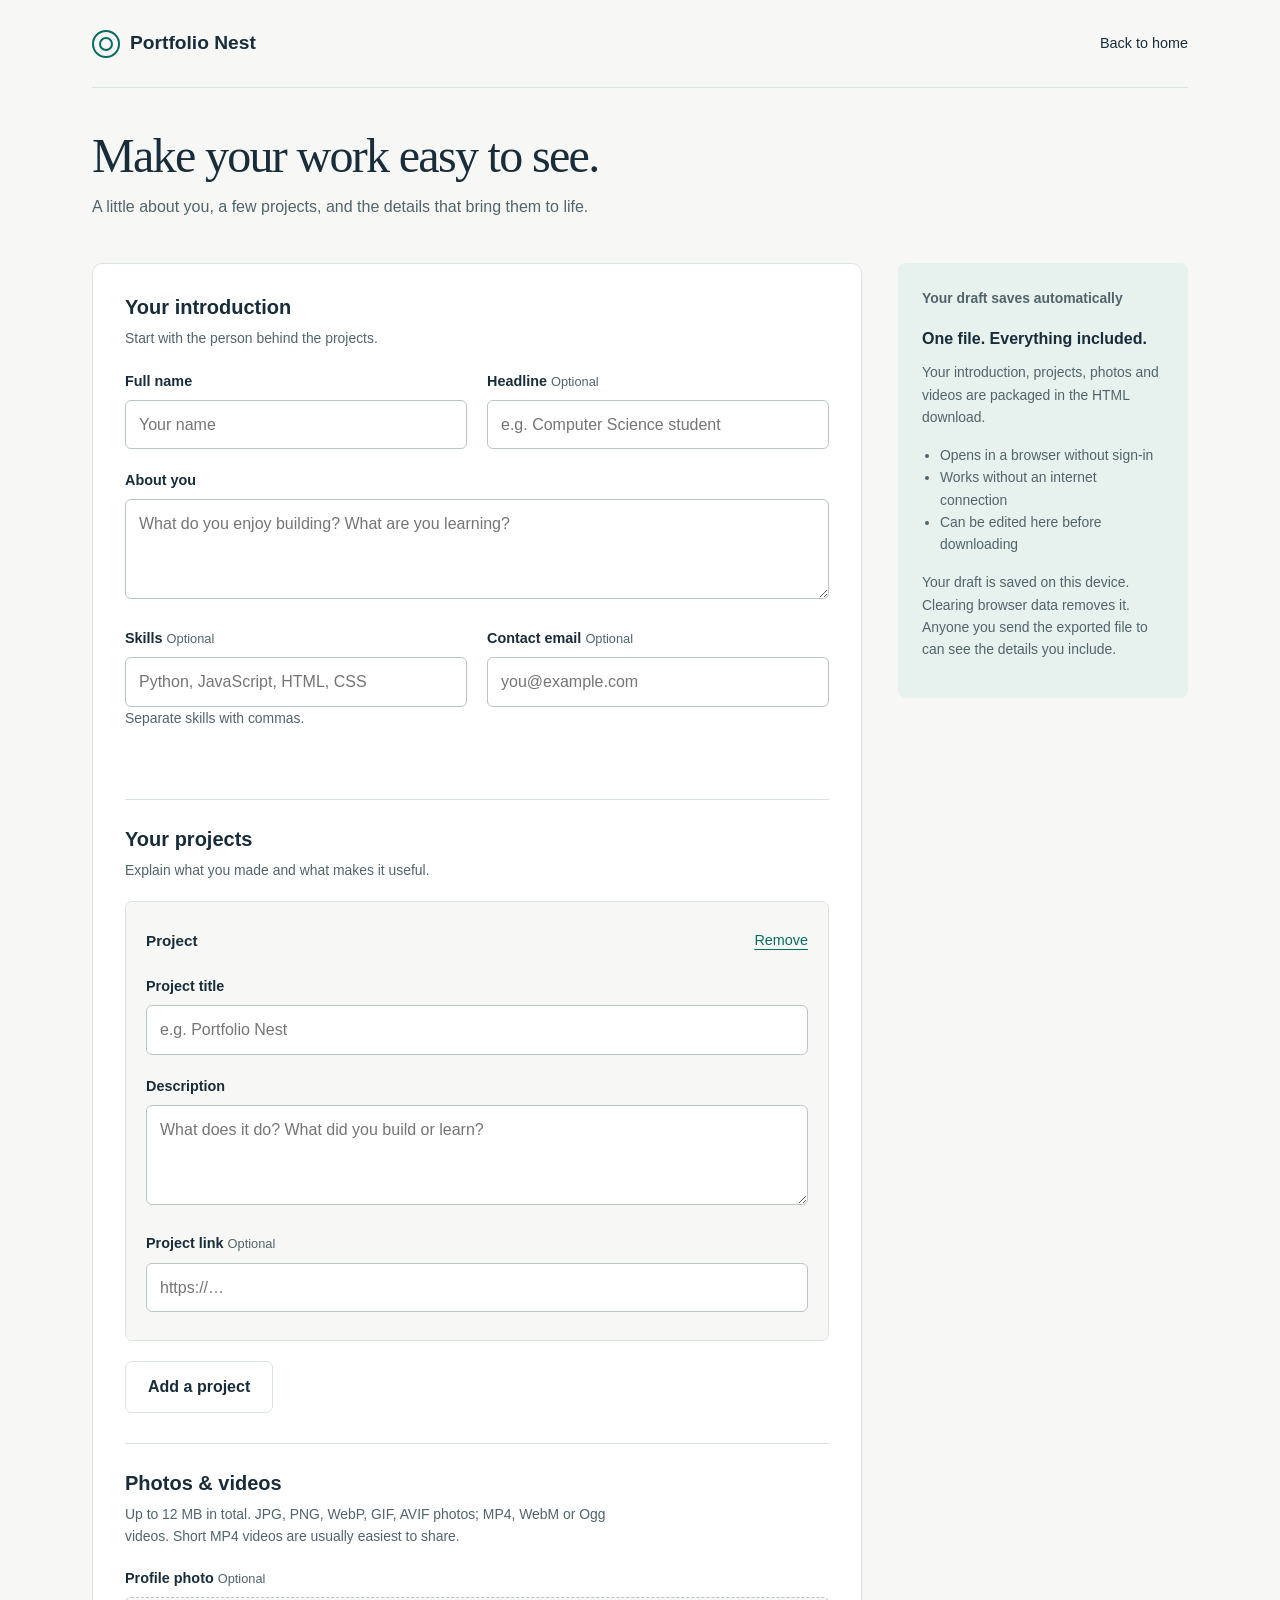
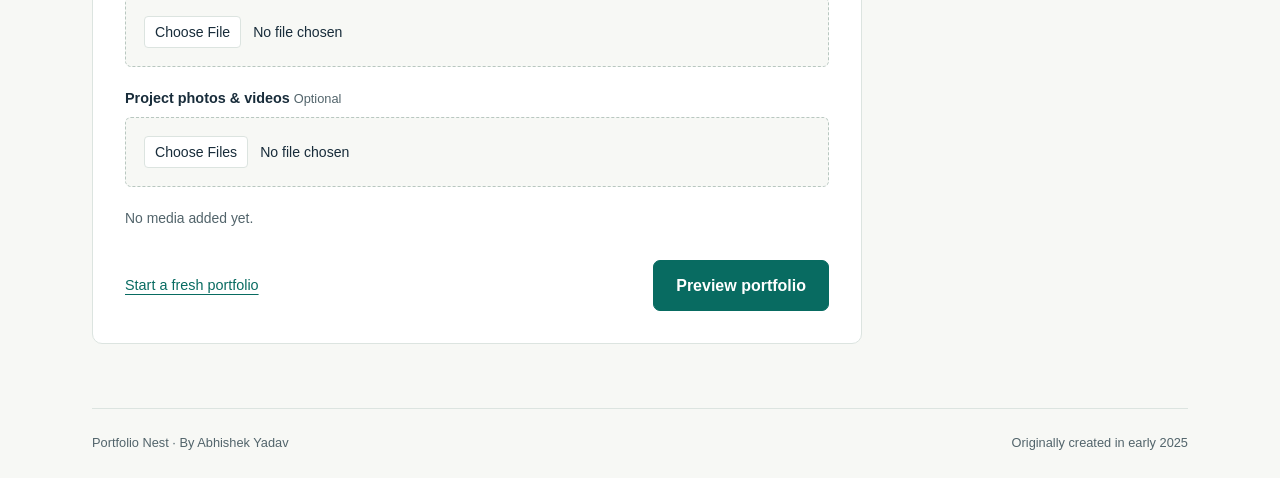
==== builder.html @ 836e4f4b "Publish Portfolio Nest with portable HTML exports Refresh the original early-2025 university project" ====
<!DOCTYPE html><html lang="en"><head><meta charset="UTF-8"><meta name="viewport" content="width=device-width,initial-scale=1"><title>Build your portfolio — Portfolio Nest</title><link rel="stylesheet" href="styles.css"><script defer src="core.js"></script><script defer src="storage.js"></script><script defer src="builder.js"></script></head>
<body><div class="shell"><nav class="nav" aria-label="Main navigation"><a class="brand" href="index.html"><span class="brand-mark" aria-hidden="true"></span>Portfolio Nest</a><div class="nav-links"><a href="index.html">Back to home</a></div></nav>
<main><header class="builder-heading"><h1>Make your work easy to see.</h1><p>A little about you, a few projects, and the details that bring them to life.</p></header><div class="builder-layout">
<form id="portfolioForm" class="form-panel"><div id="message" class="notice" role="alert" hidden></div>
<section class="form-section"><h2>Your introduction</h2><p class="help">Start with the person behind the projects.</p><div class="field-row"><div class="field"><label for="name">Full name</label><input id="name" name="name" autocomplete="name" maxlength="100" required placeholder="Your name"></div><div class="field"><label for="headline">Headline <span class="optional">Optional</span></label><input id="headline" name="headline" maxlength="180" placeholder="e.g. Computer Science student"></div></div><div class="field"><label for="bio">About you</label><textarea id="bio" name="bio" maxlength="3000" required placeholder="What do you enjoy building? What are you learning?"></textarea></div><div class="field-row"><div class="field"><label for="skills">Skills <span class="optional">Optional</span></label><input id="skills" name="skills" maxlength="500" placeholder="Python, JavaScript, HTML, CSS"><p class="help">Separate skills with commas.</p></div><div class="field"><label for="email">Contact email <span class="optional">Optional</span></label><input type="email" id="email" name="email" autocomplete="email" maxlength="254" placeholder="you@example.com"></div></div></section>
<section class="form-section"><h2>Your projects</h2><p class="help">Explain what you made and what makes it useful.</p><div id="projects"></div><button id="add-project" type="button" class="btn secondary">Add a project</button></section>
<section class="form-section"><h2>Photos & videos</h2><p class="help" id="media-help">Up to 12 MB in total. JPG, PNG, WebP, GIF, AVIF photos; MP4, WebM or Ogg videos. Short MP4 videos are usually easiest to share.</p><div class="field"><label for="photo">Profile photo <span class="optional">Optional</span></label><input id="photo" type="file" accept="image/jpeg,image/png,image/webp,image/gif,image/avif" aria-describedby="media-help"><ul id="photo-list" class="media-list"></ul></div><div class="field"><label for="projectMedia">Project photos & videos <span class="optional">Optional</span></label><input id="projectMedia" type="file" accept="image/jpeg,image/png,image/webp,image/gif,image/avif,video/mp4,video/webm,video/ogg" multiple aria-describedby="media-help"><ul id="media-list" class="media-list"></ul></div><p id="media-size" class="help">No media added yet.</p></section>
<div class="form-actions"><button id="reset" type="button" class="text-btn">Start a fresh portfolio</button><button id="preview-button" type="submit" class="btn">Preview portfolio</button></div></form>
<aside class="aside"><p id="save-status" class="save-status" role="status" aria-live="polite">Loading your draft…</p><h2>One file. Everything included.</h2><p>Your introduction, projects, photos and videos are packaged in the HTML download.</p><ul><li>Opens in a browser without sign-in</li><li>Works without an internet connection</li><li>Can be edited here before downloading</li></ul><p class="help-secondary">Your draft is saved on this device. Clearing browser data removes it. Anyone you send the exported file to can see the details you include.</p></aside>
</div></main><footer class="site-footer"><span>Portfolio Nest · By Abhishek Yadav</span><span>Originally created in early 2025</span></footer></div></body></html>
---- styles.css ----
:root{--paper:#f7f8f5;--ink:#182c3a;--muted:#52646b;--teal:#086b61;--line:#dce4e0;--soft:#e7f1ed;--white:#fff}*{box-sizing:border-box}html{scroll-behavior:smooth}body{margin:0;color:var(--ink);background:var(--paper);font-family:Arial,Helvetica,sans-serif;line-height:1.6}a{color:var(--teal);text-underline-offset:4px}button,input,textarea{font:inherit}button,a,input,textarea{ -webkit-tap-highlight-color:transparent}button{cursor:pointer}a:focus-visible,button:focus-visible,input:focus-visible,textarea:focus-visible{outline:3px solid #0a8277;outline-offset:4px}button:disabled{cursor:wait;opacity:.65}h1,h2,h3,p{margin-top:0}p{max-width:67ch}h1,h2{font-family:Georgia,'Times New Roman',serif;font-weight:400;letter-spacing:-.035em}h1{font-size:clamp(2.8rem,5.5vw,4.5rem);line-height:1.08;margin-bottom:24px}h2{font-size:2.5rem;line-height:1.15}h3{font-size:1.1rem}.shell{max-width:1160px;margin:auto;padding:0 32px}.nav{min-height:88px;display:flex;align-items:center;justify-content:space-between;gap:16px;border-bottom:1px solid var(--line)}.brand{font-size:1.2rem;color:var(--ink);text-decoration:none;font-weight:700;display:flex;align-items:center;gap:10px}.brand-mark{width:28px;height:28px;border:2px solid var(--teal);border-radius:50%;display:grid;place-items:center}.brand-mark:after{content:'';height:10px;width:10px;border:2px solid var(--teal);border-radius:50%}.nav-links{display:flex;gap:28px;align-items:center}.nav-links a{font-size:.9rem;color:var(--ink);text-decoration:none}.btn{display:inline-flex;justify-content:center;align-items:center;padding:12px 22px;border-radius:7px;background:var(--teal);border:1px solid var(--teal);color:var(--white);font-weight:600;text-decoration:none;min-height:48px}.btn:hover{background:#07584f;border-color:#07584f}.btn.secondary{background:var(--white);color:var(--ink);border-color:var(--line)}.btn.secondary:hover{background:var(--soft)}.text-btn{border:0;background:transparent;color:var(--teal);padding:7px 0;text-decoration:underline;text-underline-offset:4px;font-size:.9rem}.hero{display:grid;grid-template-columns:1fr 1fr;gap:60px;align-items:center;padding:78px 0 88px}.hero-copy>p{font-size:1.08rem;color:var(--muted);margin-bottom:30px}.hero-actions{display:flex;flex-wrap:wrap;gap:12px}.hero-note{font-size:.85rem!important;margin:20px 0 0!important}.folio-demo{background:white;box-shadow:0 20px 60px #182c3a12;border:1px solid var(--line);border-top:6px solid var(--teal);border-radius:3px;padding:30px;transform:rotate(2deg);position:relative}.demo-top{display:flex;align-items:center;gap:16px;border-bottom:1px solid var(--line);padding-bottom:20px}.demo-avatar{width:60px;height:60px;border-radius:50%;background:var(--soft);color:var(--teal);display:grid;place-items:center;font-size:21px;font-weight:700}.folio-demo h3{font-family:Georgia,serif;font-size:1.65rem;font-weight:400;margin:0}.demo-top p{font-size:.85rem;color:var(--muted);margin:3px 0}.demo-intro{font-size:.87rem;color:var(--muted);margin:24px 0}.demo-projects{display:grid;grid-template-columns:1fr 1fr;gap:14px}.demo-project{background:var(--paper);border:1px solid var(--line);border-radius:6px;padding:16px;font-size:.85rem}.demo-project strong{display:block;margin-bottom:14px}.demo-graphic{height:92px;display:flex;gap:8px;align-items:end;padding:14px;background:var(--soft);border-radius:4px}.demo-graphic i{display:block;flex:1;background:#42887b;border-radius:3px 3px 0 0}.demo-graphic i:nth-child(1){height:40%}.demo-graphic i:nth-child(2){height:70%}.demo-graphic i:nth-child(3){height:55%}.demo-graphic i:nth-child(4){height:90%}.demo-video{height:92px;background:#203b46;border-radius:4px;display:grid;place-items:center;color:#fff;font-size:26px}.file-strip{display:flex;gap:12px;justify-content:space-between;align-items:center;font-size:.8rem;padding-top:22px;color:var(--muted)}.file-name{font-weight:700;color:var(--teal)}.how{padding:60px 0;border-top:1px solid var(--line)}.how-head{display:flex;justify-content:space-between;align-items:start;gap:36px;margin-bottom:32px}.how-head h2{max-width:450px}.how-head p{max-width:380px;color:var(--muted)}.steps{display:grid;grid-template-columns:repeat(3,1fr);gap:36px}.step{border-top:2px solid var(--line);padding-top:22px}.step span{color:var(--teal);font-size:.9rem}.step h3{margin:10px 0}.step p{font-size:.95rem;color:var(--muted)}.share-panel{display:flex;justify-content:space-between;gap:40px;background:var(--soft);border-radius:10px;padding:36px;margin:16px 0 60px}.share-panel h2{font-size:1.9rem;margin-bottom:12px}.share-panel p{margin:0;color:var(--muted)}.site-footer{display:flex;justify-content:space-between;gap:20px;border-top:1px solid var(--line);padding:24px 0;font-size:.8rem;color:var(--muted)}.builder-heading{padding:42px 0 20px}.builder-heading h1{font-size:3rem;margin-bottom:12px}.builder-heading p{color:var(--muted);margin:0}.builder-layout{display:grid;grid-template-columns:minmax(0,1fr) 290px;gap:36px;align-items:start;margin:24px 0 64px}.form-panel{background:#fff;border:1px solid var(--line);border-radius:10px;padding:32px}.form-section+.form-section{border-top:1px solid var(--line);margin-top:30px;padding-top:28px}.form-section h2{font-family:Arial,sans-serif;font-size:1.25rem;font-weight:700;letter-spacing:0;margin-bottom:8px}.help{color:var(--muted);font-size:.87rem;margin-bottom:20px}.field{margin-bottom:20px}.field label{font-size:.9rem;font-weight:600;display:block;margin-bottom:7px}.optional{color:var(--muted);font-weight:400;font-size:.8rem}input:not([type=file]),textarea{width:100%;padding:11px 13px;border:1px solid #b8c7c0;border-radius:6px;background:#fff;color:var(--ink)}textarea{resize:vertical;min-height:100px}input[type=file]{width:100%;font-size:.88rem;border:1px dashed #b8c7c0;background:var(--paper);padding:18px;border-radius:6px}input[type=file]::file-selector-button{padding:7px 10px;background:#fff;border:1px solid var(--line);border-radius:4px;color:var(--ink);margin-right:12px}.field-row{display:grid;grid-template-columns:1fr 1fr;gap:20px}.project-editor{padding:20px;background:var(--paper);border:1px solid var(--line);border-radius:7px;margin:20px 0}.project-editor .field:last-of-type{margin-bottom:8px}.project-heading{display:flex;justify-content:space-between;align-items:center;margin-bottom:16px}.project-heading h3{margin:0;font-size:.95rem}.media-list{padding:0;list-style:none}.media-list li{display:flex;gap:12px;justify-content:space-between;align-items:center;padding:10px 0;border-bottom:1px solid var(--line);font-size:.87rem}.media-list span{overflow-wrap:anywhere}.form-actions{display:flex;justify-content:space-between;gap:16px;align-items:center;margin-top:30px}.aside{position:sticky;top:24px;padding:24px;background:var(--soft);border-radius:8px}.aside h2{font-family:Arial,sans-serif;font-size:1rem;letter-spacing:0;font-weight:700}.aside p,.aside li{font-size:.87rem;color:var(--muted)}.aside ul{padding-left:18px}.save-status{font-size:.84rem;font-weight:600;min-height:1.6em;color:var(--teal);margin-bottom:20px}.notice{font-size:.88rem;padding:12px 16px;background:#e7f1ed;border-radius:6px;margin:16px 0}.notice.error{color:#852f2a;background:#fff0ed;border:1px solid #e8b7b0}.notice[hidden]{display:none}.preview-toolbar{background:#fff;border-bottom:1px solid var(--line)}.preview-toolbar .shell{padding-top:18px;padding-bottom:18px;display:flex;gap:20px;justify-content:space-between;align-items:center}.toolbar-actions{display:flex;gap:12px;align-items:center}.preview-note{font-size:.87rem;color:var(--muted);margin:20px auto;text-align:center;padding:0 20px}.empty-state{text-align:center;max-width:600px;margin:80px auto;padding:30px}.empty-state h1{font-size:2.6rem}.empty-state p{color:var(--muted)}.preview-body{background:#edf2ef}.preview-body #portfolio-host{padding-bottom:32px} @media(max-width:850px){.hero{gap:30px}.builder-layout{grid-template-columns:1fr}.aside{position:static;order:-1}.aside ul,.aside .help-secondary{display:none}.aside{padding:18px 22px}.save-status{margin-bottom:6px}.builder-heading{padding-top:30px}} @media(max-width:640px){.shell{padding:0 20px}.nav{min-height:76px}.nav-links{gap:16px}.nav-links .desktop-link{display:none}.hero{grid-template-columns:1fr;padding:42px 0 52px;gap:38px}.hero h1{font-size:3rem;max-width:10ch}.folio-demo{transform:none;padding:22px}.how{padding:40px 0}.how-head{display:block}.how h2{font-size:2rem}.steps{grid-template-columns:1fr;gap:12px}.share-panel{display:block;padding:25px;margin-bottom:36px}.share-panel .btn{margin-top:22px}.site-footer{display:block}.site-footer span{display:block;margin-bottom:4px}.builder-heading h1{font-size:2.4rem}.form-panel{padding:22px}.field-row{grid-template-columns:1fr;gap:0}.form-actions{align-items:stretch;flex-direction:column-reverse}.preview-toolbar .shell{align-items:flex-start;flex-direction:column}.toolbar-actions{width:100%}.toolbar-actions .btn{flex:1;font-size:.87rem;padding:10px}.preview-body #portfolio-host{padding-bottom:0}.file-strip{font-size:.73rem}}@media(prefers-reduced-motion:reduce){html{scroll-behavior:auto}}
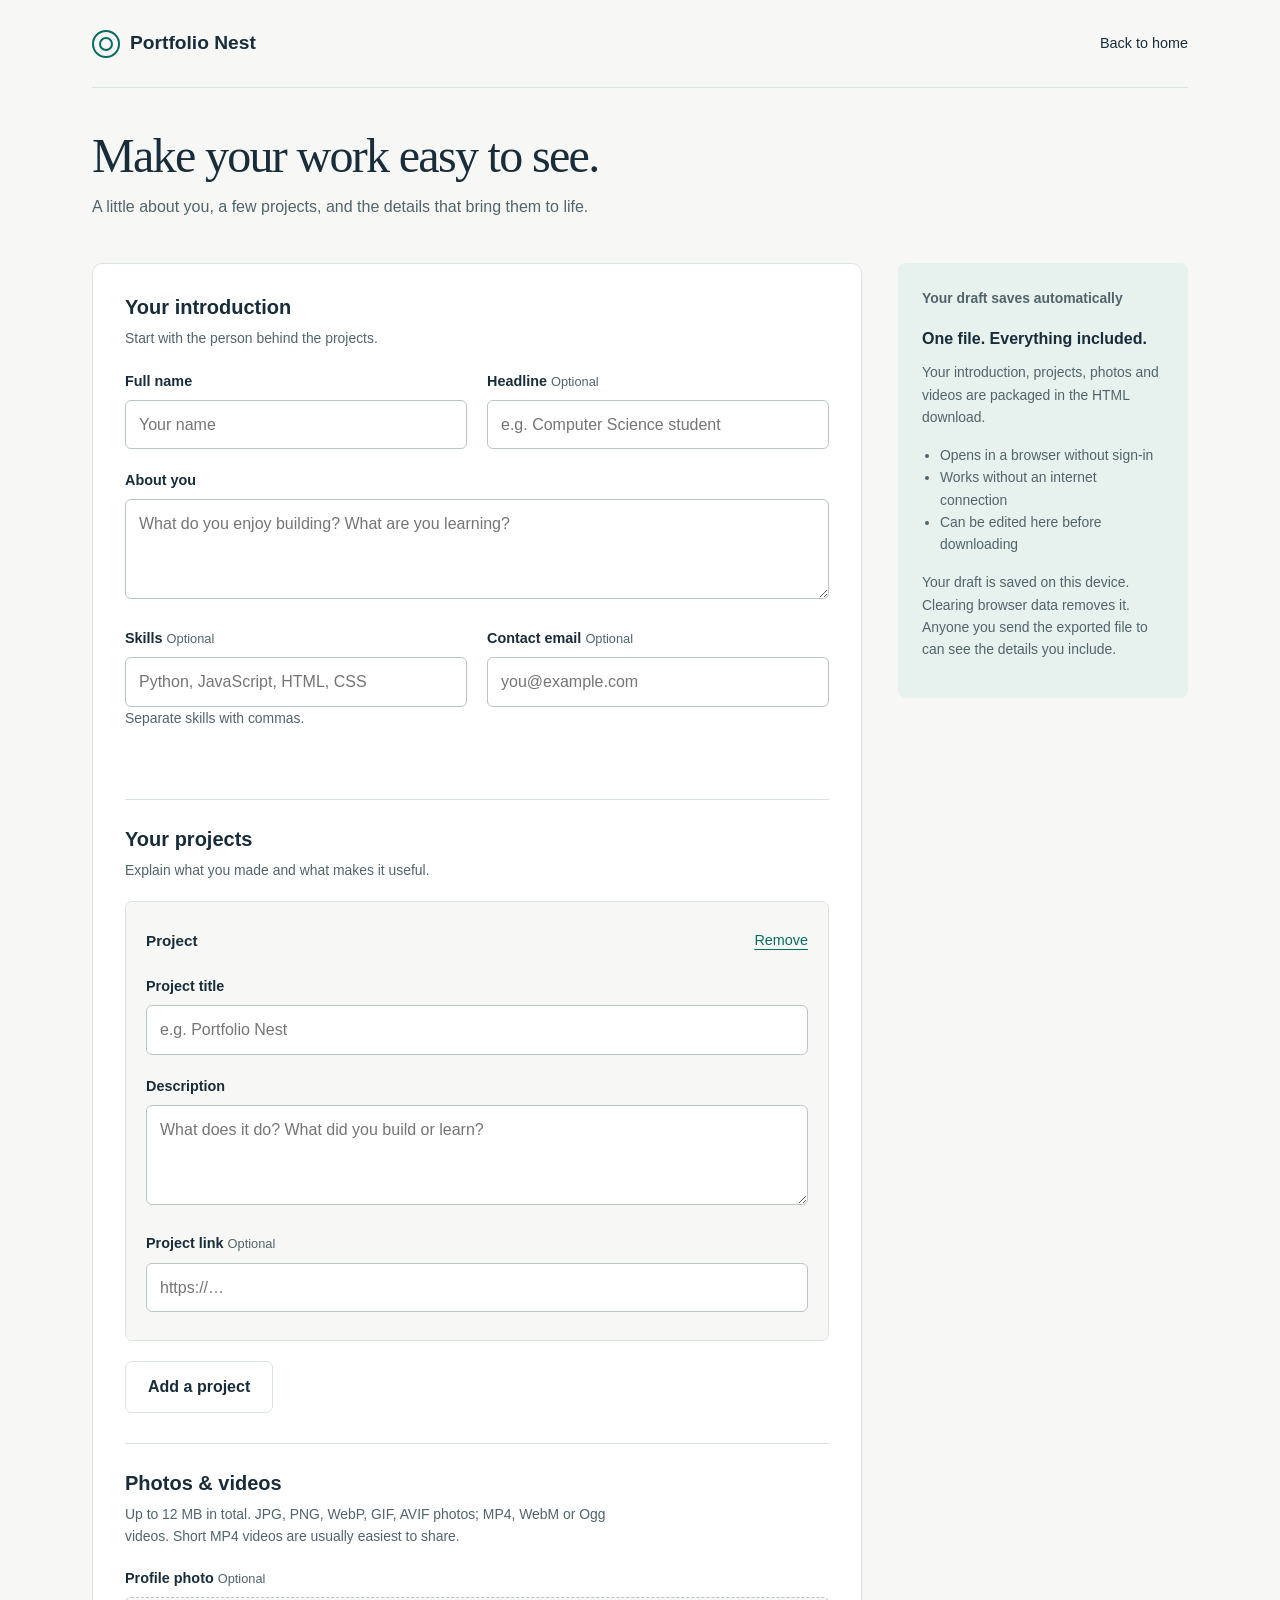
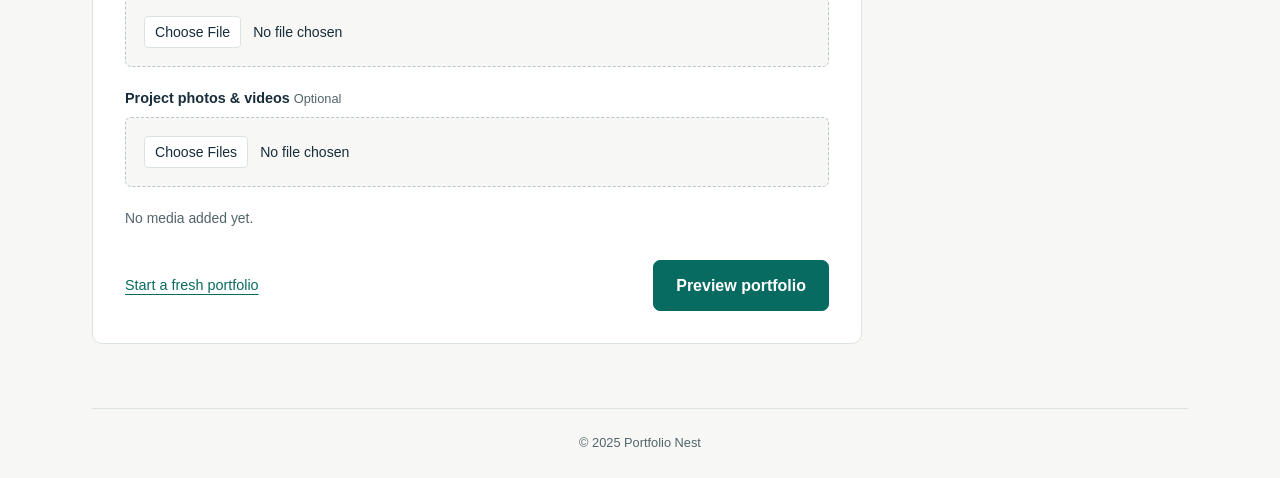
==== commit 2913f6ca: "Update footer content and copyright year" ====
--- a/builder.html
+++ b/builder.html
@@ -7,4 +7,4 @@
 <section class="form-section"><h2>Photos & videos</h2><p class="help" id="media-help">Up to 12 MB in total. JPG, PNG, WebP, GIF, AVIF photos; MP4, WebM or Ogg videos. Short MP4 videos are usually easiest to share.</p><div class="field"><label for="photo">Profile photo <span class="optional">Optional</span></label><input id="photo" type="file" accept="image/jpeg,image/png,image/webp,image/gif,image/avif" aria-describedby="media-help"><ul id="photo-list" class="media-list"></ul></div><div class="field"><label for="projectMedia">Project photos & videos <span class="optional">Optional</span></label><input id="projectMedia" type="file" accept="image/jpeg,image/png,image/webp,image/gif,image/avif,video/mp4,video/webm,video/ogg" multiple aria-describedby="media-help"><ul id="media-list" class="media-list"></ul></div><p id="media-size" class="help">No media added yet.</p></section>
 <div class="form-actions"><button id="reset" type="button" class="text-btn">Start a fresh portfolio</button><button id="preview-button" type="submit" class="btn">Preview portfolio</button></div></form>
 <aside class="aside"><p id="save-status" class="save-status" role="status" aria-live="polite">Loading your draft…</p><h2>One file. Everything included.</h2><p>Your introduction, projects, photos and videos are packaged in the HTML download.</p><ul><li>Opens in a browser without sign-in</li><li>Works without an internet connection</li><li>Can be edited here before downloading</li></ul><p class="help-secondary">Your draft is saved on this device. Clearing browser data removes it. Anyone you send the exported file to can see the details you include.</p></aside>
-</div></main><footer class="site-footer"><span>Portfolio Nest · By Abhishek Yadav</span><span>Originally created in early 2025</span></footer></div></body></html>
+</div></main><footer class="site-footer"><span>© 2025 Portfolio Nest</span></footer></div></body></html>
--- a/styles.css
+++ b/styles.css
@@ -1 +1,14 @@
-:root{--paper:#f7f8f5;--ink:#182c3a;--muted:#52646b;--teal:#086b61;--line:#dce4e0;--soft:#e7f1ed;--white:#fff}*{box-sizing:border-box}html{scroll-behavior:smooth}body{margin:0;color:var(--ink);background:var(--paper);font-family:Arial,Helvetica,sans-serif;line-height:1.6}a{color:var(--teal);text-underline-offset:4px}button,input,textarea{font:inherit}button,a,input,textarea{ -webkit-tap-highlight-color:transparent}button{cursor:pointer}a:focus-visible,button:focus-visible,input:focus-visible,textarea:focus-visible{outline:3px solid #0a8277;outline-offset:4px}button:disabled{cursor:wait;opacity:.65}h1,h2,h3,p{margin-top:0}p{max-width:67ch}h1,h2{font-family:Georgia,'Times New Roman',serif;font-weight:400;letter-spacing:-.035em}h1{font-size:clamp(2.8rem,5.5vw,4.5rem);line-height:1.08;margin-bottom:24px}h2{font-size:2.5rem;line-height:1.15}h3{font-size:1.1rem}.shell{max-width:1160px;margin:auto;padding:0 32px}.nav{min-height:88px;display:flex;align-items:center;justify-content:space-between;gap:16px;border-bottom:1px solid var(--line)}.brand{font-size:1.2rem;color:var(--ink);text-decoration:none;font-weight:700;display:flex;align-items:center;gap:10px}.brand-mark{width:28px;height:28px;border:2px solid var(--teal);border-radius:50%;display:grid;place-items:center}.brand-mark:after{content:'';height:10px;width:10px;border:2px solid var(--teal);border-radius:50%}.nav-links{display:flex;gap:28px;align-items:center}.nav-links a{font-size:.9rem;color:var(--ink);text-decoration:none}.btn{display:inline-flex;justify-content:center;align-items:center;padding:12px 22px;border-radius:7px;background:var(--teal);border:1px solid var(--teal);color:var(--white);font-weight:600;text-decoration:none;min-height:48px}.btn:hover{background:#07584f;border-color:#07584f}.btn.secondary{background:var(--white);color:var(--ink);border-color:var(--line)}.btn.secondary:hover{background:var(--soft)}.text-btn{border:0;background:transparent;color:var(--teal);padding:7px 0;text-decoration:underline;text-underline-offset:4px;font-size:.9rem}.hero{display:grid;grid-template-columns:1fr 1fr;gap:60px;align-items:center;padding:78px 0 88px}.hero-copy>p{font-size:1.08rem;color:var(--muted);margin-bottom:30px}.hero-actions{display:flex;flex-wrap:wrap;gap:12px}.hero-note{font-size:.85rem!important;margin:20px 0 0!important}.folio-demo{background:white;box-shadow:0 20px 60px #182c3a12;border:1px solid var(--line);border-top:6px solid var(--teal);border-radius:3px;padding:30px;transform:rotate(2deg);position:relative}.demo-top{display:flex;align-items:center;gap:16px;border-bottom:1px solid var(--line);padding-bottom:20px}.demo-avatar{width:60px;height:60px;border-radius:50%;background:var(--soft);color:var(--teal);display:grid;place-items:center;font-size:21px;font-weight:700}.folio-demo h3{font-family:Georgia,serif;font-size:1.65rem;font-weight:400;margin:0}.demo-top p{font-size:.85rem;color:var(--muted);margin:3px 0}.demo-intro{font-size:.87rem;color:var(--muted);margin:24px 0}.demo-projects{display:grid;grid-template-columns:1fr 1fr;gap:14px}.demo-project{background:var(--paper);border:1px solid var(--line);border-radius:6px;padding:16px;font-size:.85rem}.demo-project strong{display:block;margin-bottom:14px}.demo-graphic{height:92px;display:flex;gap:8px;align-items:end;padding:14px;background:var(--soft);border-radius:4px}.demo-graphic i{display:block;flex:1;background:#42887b;border-radius:3px 3px 0 0}.demo-graphic i:nth-child(1){height:40%}.demo-graphic i:nth-child(2){height:70%}.demo-graphic i:nth-child(3){height:55%}.demo-graphic i:nth-child(4){height:90%}.demo-video{height:92px;background:#203b46;border-radius:4px;display:grid;place-items:center;color:#fff;font-size:26px}.file-strip{display:flex;gap:12px;justify-content:space-between;align-items:center;font-size:.8rem;padding-top:22px;color:var(--muted)}.file-name{font-weight:700;color:var(--teal)}.how{padding:60px 0;border-top:1px solid var(--line)}.how-head{display:flex;justify-content:space-between;align-items:start;gap:36px;margin-bottom:32px}.how-head h2{max-width:450px}.how-head p{max-width:380px;color:var(--muted)}.steps{display:grid;grid-template-columns:repeat(3,1fr);gap:36px}.step{border-top:2px solid var(--line);padding-top:22px}.step span{color:var(--teal);font-size:.9rem}.step h3{margin:10px 0}.step p{font-size:.95rem;color:var(--muted)}.share-panel{display:flex;justify-content:space-between;gap:40px;background:var(--soft);border-radius:10px;padding:36px;margin:16px 0 60px}.share-panel h2{font-size:1.9rem;margin-bottom:12px}.share-panel p{margin:0;color:var(--muted)}.site-footer{display:flex;justify-content:space-between;gap:20px;border-top:1px solid var(--line);padding:24px 0;font-size:.8rem;color:var(--muted)}.builder-heading{padding:42px 0 20px}.builder-heading h1{font-size:3rem;margin-bottom:12px}.builder-heading p{color:var(--muted);margin:0}.builder-layout{display:grid;grid-template-columns:minmax(0,1fr) 290px;gap:36px;align-items:start;margin:24px 0 64px}.form-panel{background:#fff;border:1px solid var(--line);border-radius:10px;padding:32px}.form-section+.form-section{border-top:1px solid var(--line);margin-top:30px;padding-top:28px}.form-section h2{font-family:Arial,sans-serif;font-size:1.25rem;font-weight:700;letter-spacing:0;margin-bottom:8px}.help{color:var(--muted);font-size:.87rem;margin-bottom:20px}.field{margin-bottom:20px}.field label{font-size:.9rem;font-weight:600;display:block;margin-bottom:7px}.optional{color:var(--muted);font-weight:400;font-size:.8rem}input:not([type=file]),textarea{width:100%;padding:11px 13px;border:1px solid #b8c7c0;border-radius:6px;background:#fff;color:var(--ink)}textarea{resize:vertical;min-height:100px}input[type=file]{width:100%;font-size:.88rem;border:1px dashed #b8c7c0;background:var(--paper);padding:18px;border-radius:6px}input[type=file]::file-selector-button{padding:7px 10px;background:#fff;border:1px solid var(--line);border-radius:4px;color:var(--ink);margin-right:12px}.field-row{display:grid;grid-template-columns:1fr 1fr;gap:20px}.project-editor{padding:20px;background:var(--paper);border:1px solid var(--line);border-radius:7px;margin:20px 0}.project-editor .field:last-of-type{margin-bottom:8px}.project-heading{display:flex;justify-content:space-between;align-items:center;margin-bottom:16px}.project-heading h3{margin:0;font-size:.95rem}.media-list{padding:0;list-style:none}.media-list li{display:flex;gap:12px;justify-content:space-between;align-items:center;padding:10px 0;border-bottom:1px solid var(--line);font-size:.87rem}.media-list span{overflow-wrap:anywhere}.form-actions{display:flex;justify-content:space-between;gap:16px;align-items:center;margin-top:30px}.aside{position:sticky;top:24px;padding:24px;background:var(--soft);border-radius:8px}.aside h2{font-family:Arial,sans-serif;font-size:1rem;letter-spacing:0;font-weight:700}.aside p,.aside li{font-size:.87rem;color:var(--muted)}.aside ul{padding-left:18px}.save-status{font-size:.84rem;font-weight:600;min-height:1.6em;color:var(--teal);margin-bottom:20px}.notice{font-size:.88rem;padding:12px 16px;background:#e7f1ed;border-radius:6px;margin:16px 0}.notice.error{color:#852f2a;background:#fff0ed;border:1px solid #e8b7b0}.notice[hidden]{display:none}.preview-toolbar{background:#fff;border-bottom:1px solid var(--line)}.preview-toolbar .shell{padding-top:18px;padding-bottom:18px;display:flex;gap:20px;justify-content:space-between;align-items:center}.toolbar-actions{display:flex;gap:12px;align-items:center}.preview-note{font-size:.87rem;color:var(--muted);margin:20px auto;text-align:center;padding:0 20px}.empty-state{text-align:center;max-width:600px;margin:80px auto;padding:30px}.empty-state h1{font-size:2.6rem}.empty-state p{color:var(--muted)}.preview-body{background:#edf2ef}.preview-body #portfolio-host{padding-bottom:32px} @media(max-width:850px){.hero{gap:30px}.builder-layout{grid-template-columns:1fr}.aside{position:static;order:-1}.aside ul,.aside .help-secondary{display:none}.aside{padding:18px 22px}.save-status{margin-bottom:6px}.builder-heading{padding-top:30px}} @media(max-width:640px){.shell{padding:0 20px}.nav{min-height:76px}.nav-links{gap:16px}.nav-links .desktop-link{display:none}.hero{grid-template-columns:1fr;padding:42px 0 52px;gap:38px}.hero h1{font-size:3rem;max-width:10ch}.folio-demo{transform:none;padding:22px}.how{padding:40px 0}.how-head{display:block}.how h2{font-size:2rem}.steps{grid-template-columns:1fr;gap:12px}.share-panel{display:block;padding:25px;margin-bottom:36px}.share-panel .btn{margin-top:22px}.site-footer{display:block}.site-footer span{display:block;margin-bottom:4px}.builder-heading h1{font-size:2.4rem}.form-panel{padding:22px}.field-row{grid-template-columns:1fr;gap:0}.form-actions{align-items:stretch;flex-direction:column-reverse}.preview-toolbar .shell{align-items:flex-start;flex-direction:column}.toolbar-actions{width:100%}.toolbar-actions .btn{flex:1;font-size:.87rem;padding:10px}.preview-body #portfolio-host{padding-bottom:0}.file-strip{font-size:.73rem}}@media(prefers-reduced-motion:reduce){html{scroll-behavior:auto}}
+:root{--paper:#f7f8f5;--ink:#182c3a;--muted:#52646b;--teal:#086b61;--line:#dce4e0;--soft:#e7f1ed;--white:#fff}*{box-sizing:border-box}html{scroll-behavior:smooth}body{margin:0;color:var(--ink);background:var(--paper);font-family:Arial,Helvetica,sans-serif;line-height:1.6}a{color:var(--teal);text-underline-offset:4px}button,input,textarea{font:inherit}button,a,input,textarea{ -webkit-tap-highlight-color:transparent}button{cursor:pointer}a:focus-visible,button:focus-visible,input:focus-visible,textarea:focus-visible{outline:3px solid #0a8277;outline-offset:4px}button:disabled{cursor:wait;opacity:.65}h1,h2,h3,p{margin-top:0}p{max-width:67ch}h1,h2{font-family:Georgia,'Times New Roman',serif;font-weight:400;letter-spacing:-.035em}h1{font-size:clamp(2.8rem,5.5vw,4.5rem);line-height:1.08;margin-bottom:24px}h2{font-size:2.5rem;line-height:1.15}h3{font-size:1.1rem}.shell{max-width:1160px;margin:auto;padding:0 32px}.nav{min-height:88px;display:flex;align-items:center;justify-content:space-between;gap:16px;border-bottom:1px solid var(--line)}.brand{font-size:1.2rem;color:var(--ink);text-decoration:none;font-weight:700;display:flex;align-items:center;gap:10px}.brand-mark{width:28px;height:28px;border:2px solid var(--teal);border-radius:50%;display:grid;place-items:center}.brand-mark:after{content:'';height:10px;width:10px;border:2px solid var(--teal);border-radius:50%}.nav-links{display:flex;gap:28px;align-items:center}.nav-links a{font-size:.9rem;color:var(--ink);text-decoration:none}.btn{display:inline-flex;justify-content:center;align-items:center;padding:12px 22px;border-radius:7px;background:var(--teal);border:1px solid var(--teal);color:var(--white);font-weight:600;text-decoration:none;min-height:48px}.btn:hover{background:#07584f;border-color:#07584f}.btn.secondary{background:var(--white);color:var(--ink);border-color:var(--line)}.btn.secondary:hover{background:var(--soft)}.text-btn{border:0;background:transparent;color:var(--teal);padding:7px 0;text-decoration:underline;text-underline-offset:4px;font-size:.9rem}.hero{display:grid;grid-template-columns:1fr 1fr;gap:60px;align-items:center;padding:78px 0 88px}.hero-copy>p{font-size:1.08rem;color:var(--muted);margin-bottom:30px}.hero-actions{display:flex;flex-wrap:wrap;gap:12px}.hero-note{font-size:.85rem!important;margin:20px 0 0!important}.folio-demo{background:white;box-shadow:0 20px 60px #182c3a12;border:1px solid var(--line);border-top:6px solid var(--teal);border-radius:3px;padding:30px;transform:rotate(2deg);position:relative}.demo-top{display:flex;align-items:center;gap:16px;border-bottom:1px solid var(--line);padding-bottom:20px}.demo-avatar{width:60px;height:60px;border-radius:50%;background:var(--soft);color:var(--teal);display:grid;place-items:center;font-size:21px;font-weight:700}.folio-demo h3{font-family:Georgia,serif;font-size:1.65rem;font-weight:400;margin:0}.demo-top p{font-size:.85rem;color:var(--muted);margin:3px 0}.demo-intro{font-size:.87rem;color:var(--muted);margin:24px 0}.demo-projects{display:grid;grid-template-columns:1fr 1fr;gap:14px}.demo-project{background:var(--paper);border:1px solid var(--line);border-radius:6px;padding:16px;font-size:.85rem}.demo-project strong{display:block;margin-bottom:14px}.demo-graphic{height:92px;display:flex;gap:8px;align-items:end;padding:14px;background:var(--soft);border-radius:4px}.demo-graphic i{display:block;flex:1;background:#42887b;border-radius:3px 3px 0 0}.demo-graphic i:nth-child(1){height:40%}.demo-graphic i:nth-child(2){height:70%}.demo-graphic i:nth-child(3){height:55%}.demo-graphic i:nth-child(4){height:90%}.demo-video{height:92px;background:#203b46;border-radius:4px;display:grid;place-items:center;color:#fff;font-size:26px}.file-strip{display:flex;gap:12px;justify-content:space-between;align-items:center;font-size:.8rem;padding-top:22px;color:var(--muted)}.file-name{font-weight:700;color:var(--teal)}.how{padding:60px 0;border-top:1px solid var(--line)}.how-head{display:flex;justify-content:space-between;align-items:start;gap:36px;margin-bottom:32px}.how-head h2{max-width:450px}.how-head p{max-width:380px;color:var(--muted)}.steps{display:grid;grid-template-columns:repeat(3,1fr);gap:36px}.step{border-top:2px solid var(--line);padding-top:22px}.step span{color:var(--teal);font-size:.9rem}.step h3{margin:10px 0}.step p{font-size:.95rem;color:var(--muted)}.share-panel{display:flex;justify-content:space-between;gap:40px;background:var(--soft);border-radius:10px;padding:36px;margin:16px 0 60px}.share-panel h2{font-size:1.9rem;margin-bottom:12px}.share-panel p{margin:0;color:var(--muted)}
+.site-footer {
+  display: flex;
+  flex-direction: column;
+  align-items: center;
+  justify-content: center;
+  text-align: center;
+  gap: 4px;
+  border-top: 1px solid var(--line);
+  padding: 24px 0;
+  font-size: .8rem;
+  color: var(--muted);
+}
+.builder-heading{padding:42px 0 20px}.builder-heading h1{font-size:3rem;margin-bottom:12px}.builder-heading p{color:var(--muted);margin:0}.builder-layout{display:grid;grid-template-columns:minmax(0,1fr) 290px;gap:36px;align-items:start;margin:24px 0 64px}.form-panel{background:#fff;border:1px solid var(--line);border-radius:10px;padding:32px}.form-section+.form-section{border-top:1px solid var(--line);margin-top:30px;padding-top:28px}.form-section h2{font-family:Arial,sans-serif;font-size:1.25rem;font-weight:700;letter-spacing:0;margin-bottom:8px}.help{color:var(--muted);font-size:.87rem;margin-bottom:20px}.field{margin-bottom:20px}.field label{font-size:.9rem;font-weight:600;display:block;margin-bottom:7px}.optional{color:var(--muted);font-weight:400;font-size:.8rem}input:not([type=file]),textarea{width:100%;padding:11px 13px;border:1px solid #b8c7c0;border-radius:6px;background:#fff;color:var(--ink)}textarea{resize:vertical;min-height:100px}input[type=file]{width:100%;font-size:.88rem;border:1px dashed #b8c7c0;background:var(--paper);padding:18px;border-radius:6px}input[type=file]::file-selector-button{padding:7px 10px;background:#fff;border:1px solid var(--line);border-radius:4px;color:var(--ink);margin-right:12px}.field-row{display:grid;grid-template-columns:1fr 1fr;gap:20px}.project-editor{padding:20px;background:var(--paper);border:1px solid var(--line);border-radius:7px;margin:20px 0}.project-editor .field:last-of-type{margin-bottom:8px}.project-heading{display:flex;justify-content:space-between;align-items:center;margin-bottom:16px}.project-heading h3{margin:0;font-size:.95rem}.media-list{padding:0;list-style:none}.media-list li{display:flex;gap:12px;justify-content:space-between;align-items:center;padding:10px 0;border-bottom:1px solid var(--line);font-size:.87rem}.media-list span{overflow-wrap:anywhere}.form-actions{display:flex;justify-content:space-between;gap:16px;align-items:center;margin-top:30px}.aside{position:sticky;top:24px;padding:24px;background:var(--soft);border-radius:8px}.aside h2{font-family:Arial,sans-serif;font-size:1rem;letter-spacing:0;font-weight:700}.aside p,.aside li{font-size:.87rem;color:var(--muted)}.aside ul{padding-left:18px}.save-status{font-size:.84rem;font-weight:600;min-height:1.6em;color:var(--teal);margin-bottom:20px}.notice{font-size:.88rem;padding:12px 16px;background:#e7f1ed;border-radius:6px;margin:16px 0}.notice.error{color:#852f2a;background:#fff0ed;border:1px solid #e8b7b0}.notice[hidden]{display:none}.preview-toolbar{background:#fff;border-bottom:1px solid var(--line)}.preview-toolbar .shell{padding-top:18px;padding-bottom:18px;display:flex;gap:20px;justify-content:space-between;align-items:center}.toolbar-actions{display:flex;gap:12px;align-items:center}.preview-note{font-size:.87rem;color:var(--muted);margin:20px auto;text-align:center;padding:0 20px}.empty-state{text-align:center;max-width:600px;margin:80px auto;padding:30px}.empty-state h1{font-size:2.6rem}.empty-state p{color:var(--muted)}.preview-body{background:#edf2ef}.preview-body #portfolio-host{padding-bottom:32px} @media(max-width:850px){.hero{gap:30px}.builder-layout{grid-template-columns:1fr}.aside{position:static;order:-1}.aside ul,.aside .help-secondary{display:none}.aside{padding:18px 22px}.save-status{margin-bottom:6px}.builder-heading{padding-top:30px}} @media(max-width:640px){.shell{padding:0 20px}.nav{min-height:76px}.nav-links{gap:16px}.nav-links .desktop-link{display:none}.hero{grid-template-columns:1fr;padding:42px 0 52px;gap:38px}.hero h1{font-size:3rem;max-width:10ch}.folio-demo{transform:none;padding:22px}.how{padding:40px 0}.how-head{display:block}.how h2{font-size:2rem}.steps{grid-template-columns:1fr;gap:12px}.share-panel{display:block;padding:25px;margin-bottom:36px}.share-panel .btn{margin-top:22px}.site-footer{display:block}.site-footer span{display:block;margin-bottom:4px}.builder-heading h1{font-size:2.4rem}.form-panel{padding:22px}.field-row{grid-template-columns:1fr;gap:0}.form-actions{align-items:stretch;flex-direction:column-reverse}.preview-toolbar .shell{align-items:flex-start;flex-direction:column}.toolbar-actions{width:100%}.toolbar-actions .btn{flex:1;font-size:.87rem;padding:10px}.preview-body #portfolio-host{padding-bottom:0}.file-strip{font-size:.73rem}}@media(prefers-reduced-motion:reduce){html{scroll-behavior:auto}}
